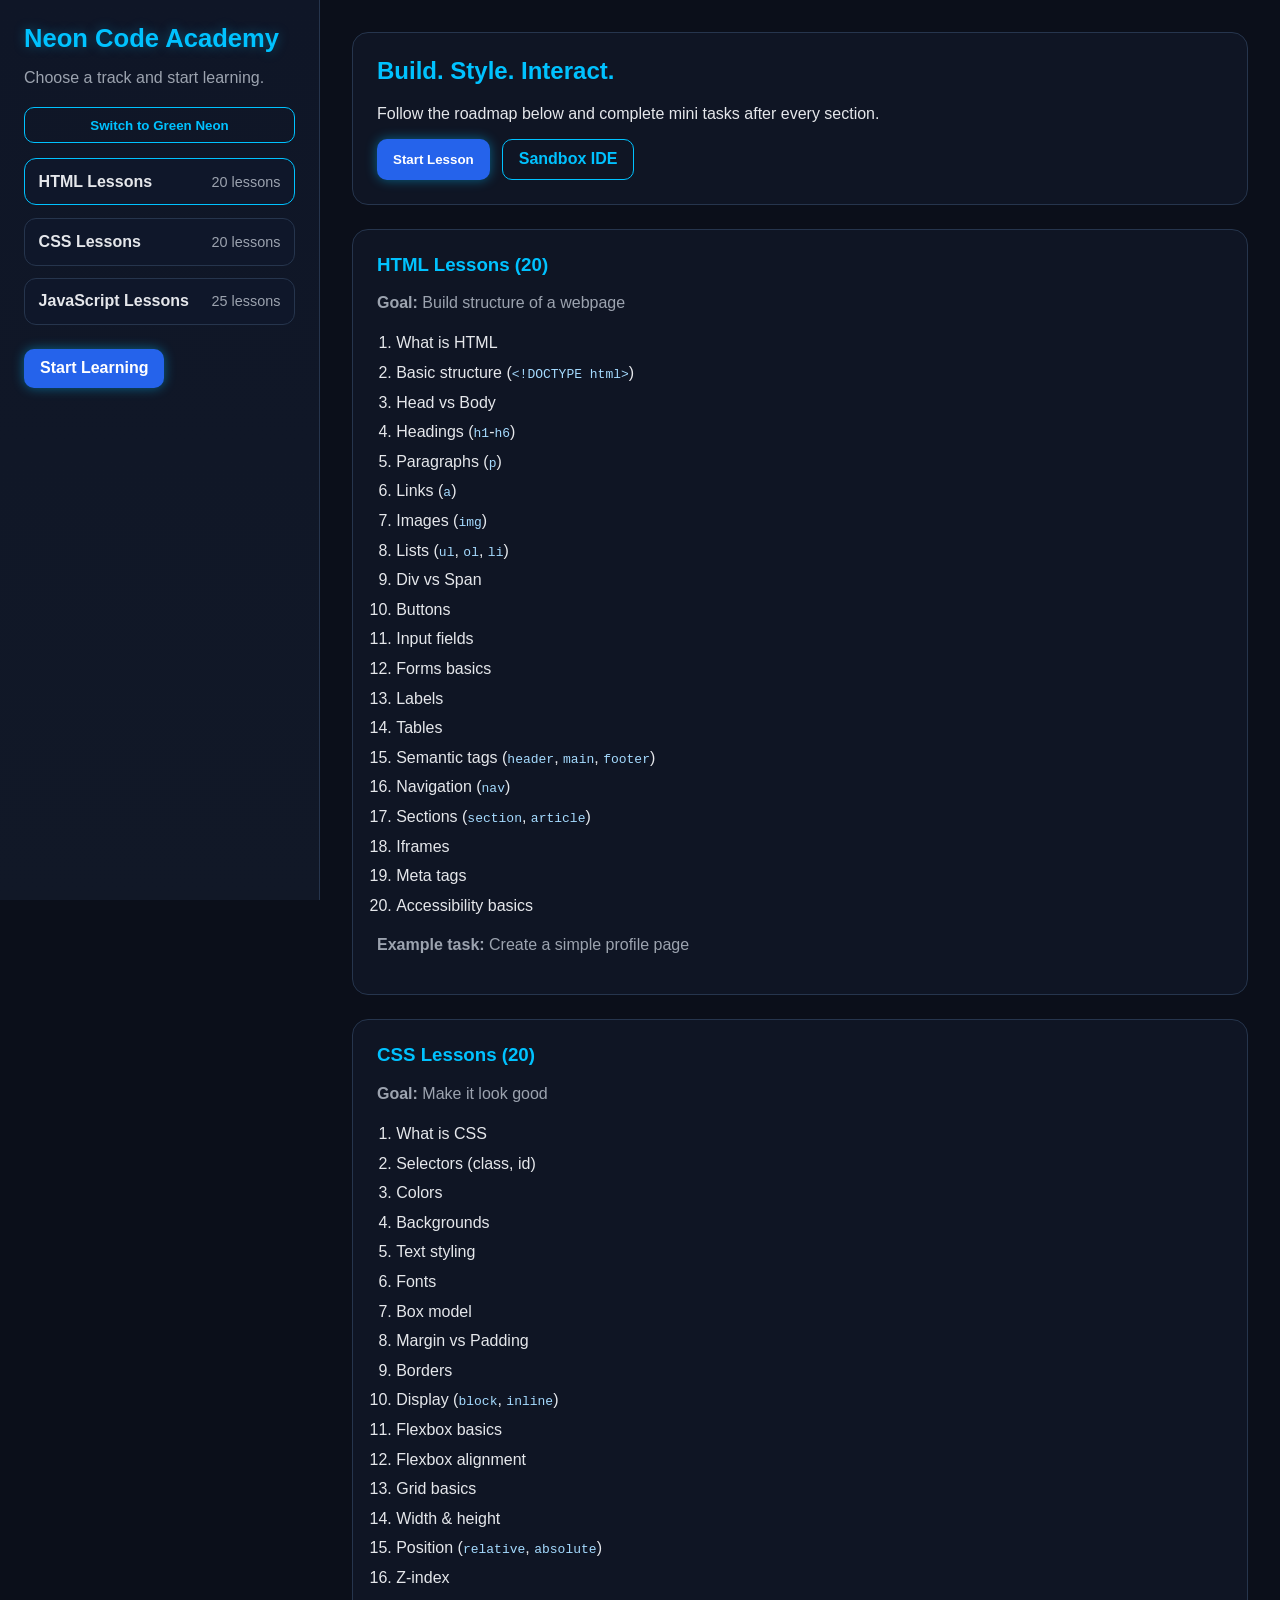
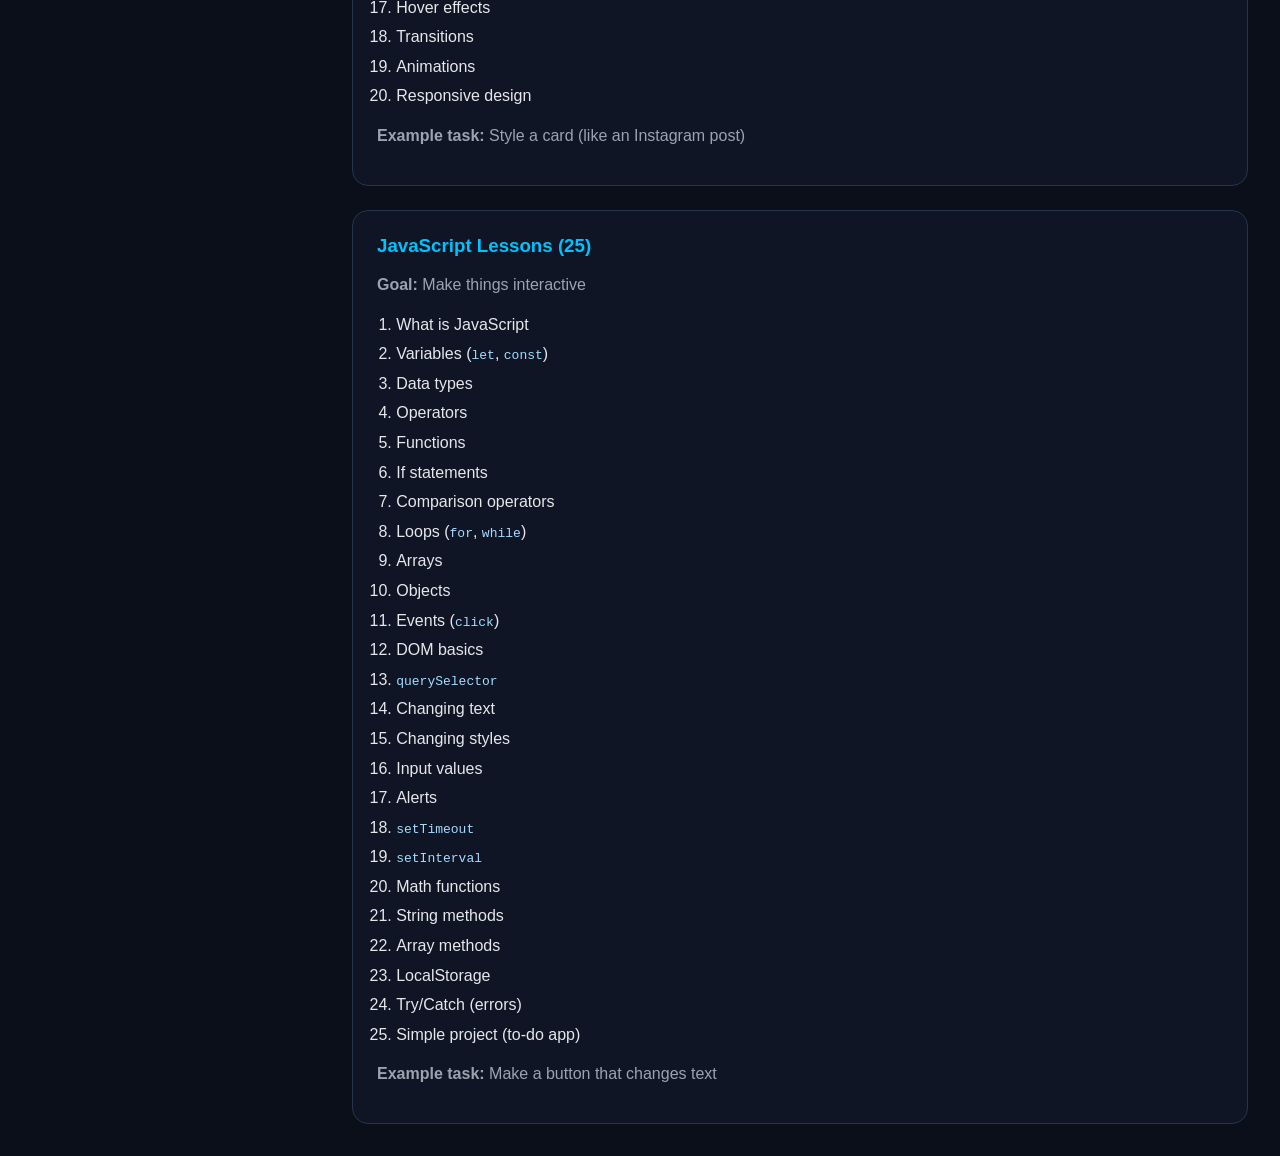
==== index.html @ 298e2a96 "Add files via upload" ====
<!doctype html>
<html lang="en">
  <head>
    <meta charset="UTF-8" />
    <meta name="viewport" content="width=device-width, initial-scale=1.0" />
    <meta
      name="description"
      content="A dark neon coding learning homepage with HTML, CSS, and JavaScript lessons."
    />
    <title>Neon Code Academy</title>
    <link rel="stylesheet" href="styles.css" />
    <script src="theme.js" defer></script>
    <script src="index.js" defer></script>
  </head>
  <body>
    <div class="app-layout">
      <aside class="sidebar">
        <h1 class="brand">Neon Code Academy</h1>
        <p class="sidebar-subtitle">Choose a track and start learning.</p>
        <button class="theme-toggle" type="button" data-theme-toggle>
          Switch to Green Neon
        </button>
        <nav class="track-list">
          <a class="track-card active" href="#" data-track="html">
            <span class="track-title">HTML Lessons</span>
            <span class="track-count">20 lessons</span>
          </a>
          <a class="track-card" href="#" data-track="css">
            <span class="track-title">CSS Lessons</span>
            <span class="track-count">20 lessons</span>
          </a>
          <a class="track-card" href="#" data-track="js">
            <span class="track-title">JavaScript Lessons</span>
            <span class="track-count">25 lessons</span>
          </a>
        </nav>
        <a
          class="primary-btn start-link"
          id="start-learning-link"
          href="learning.html?track=html"
          >Start Learning</a
        >
      </aside>

      <main class="content">
        <header class="hero">
          <h2>Build. Style. Interact.</h2>
          <p>
            Follow the roadmap below and complete mini tasks after every
            section.
          </p>
          <div class="hero-actions">
            <button class="primary-btn" type="button">Start Lesson</button>
            <a class="secondary-btn action-link" href="sandbox.html"
              >Sandbox IDE</a
            >
          </div>
        </header>

        <section id="html-lessons" class="lesson-section">
          <h3>HTML Lessons (20)</h3>
          <p class="goal">
            <strong>Goal:</strong> Build structure of a webpage
          </p>
          <ol>
            <li>What is HTML</li>
            <li>Basic structure (<code>&lt;!DOCTYPE html&gt;</code>)</li>
            <li>Head vs Body</li>
            <li>Headings (<code>h1</code>-<code>h6</code>)</li>
            <li>Paragraphs (<code>p</code>)</li>
            <li>Links (<code>a</code>)</li>
            <li>Images (<code>img</code>)</li>
            <li>Lists (<code>ul</code>, <code>ol</code>, <code>li</code>)</li>
            <li>Div vs Span</li>
            <li>Buttons</li>
            <li>Input fields</li>
            <li>Forms basics</li>
            <li>Labels</li>
            <li>Tables</li>
            <li>
              Semantic tags (<code>header</code>, <code>main</code>,
              <code>footer</code>)
            </li>
            <li>Navigation (<code>nav</code>)</li>
            <li>Sections (<code>section</code>, <code>article</code>)</li>
            <li>Iframes</li>
            <li>Meta tags</li>
            <li>Accessibility basics</li>
          </ol>
          <p class="task">
            <strong>Example task:</strong> Create a simple profile page
          </p>
        </section>

        <section id="css-lessons" class="lesson-section">
          <h3>CSS Lessons (20)</h3>
          <p class="goal"><strong>Goal:</strong> Make it look good</p>
          <ol>
            <li>What is CSS</li>
            <li>Selectors (class, id)</li>
            <li>Colors</li>
            <li>Backgrounds</li>
            <li>Text styling</li>
            <li>Fonts</li>
            <li>Box model</li>
            <li>Margin vs Padding</li>
            <li>Borders</li>
            <li>Display (<code>block</code>, <code>inline</code>)</li>
            <li>Flexbox basics</li>
            <li>Flexbox alignment</li>
            <li>Grid basics</li>
            <li>Width &amp; height</li>
            <li>Position (<code>relative</code>, <code>absolute</code>)</li>
            <li>Z-index</li>
            <li>Hover effects</li>
            <li>Transitions</li>
            <li>Animations</li>
            <li>Responsive design</li>
          </ol>
          <p class="task">
            <strong>Example task:</strong> Style a card (like an Instagram post)
          </p>
        </section>

        <section id="js-lessons" class="lesson-section">
          <h3>JavaScript Lessons (25)</h3>
          <p class="goal"><strong>Goal:</strong> Make things interactive</p>
          <ol>
            <li>What is JavaScript</li>
            <li>Variables (<code>let</code>, <code>const</code>)</li>
            <li>Data types</li>
            <li>Operators</li>
            <li>Functions</li>
            <li>If statements</li>
            <li>Comparison operators</li>
            <li>Loops (<code>for</code>, <code>while</code>)</li>
            <li>Arrays</li>
            <li>Objects</li>
            <li>Events (<code>click</code>)</li>
            <li>DOM basics</li>
            <li><code>querySelector</code></li>
            <li>Changing text</li>
            <li>Changing styles</li>
            <li>Input values</li>
            <li>Alerts</li>
            <li><code>setTimeout</code></li>
            <li><code>setInterval</code></li>
            <li>Math functions</li>
            <li>String methods</li>
            <li>Array methods</li>
            <li>LocalStorage</li>
            <li>Try/Catch (errors)</li>
            <li>Simple project (to-do app)</li>
          </ol>
          <p class="task">
            <strong>Example task:</strong> Make a button that changes text
          </p>
        </section>
      </main>
    </div>
  </body>
</html>
---- styles.css ----
:root {
  --bg-main: #0b0f1a;
  --bg-sidebar: #111827;
  --bg-card: #1f2937;
  --text-main: #e5e7eb;
  --text-muted: #9ca3af;
  --accent: #00c2ff;
  --accent-rgb: 0, 194, 255;
  --primary-btn: #2563eb;
  --primary-btn-hover: #3b82f6;
  --border: #26354d;
}

body.theme-green {
  --accent: #22ff88;
  --accent-rgb: 34, 255, 136;
  --primary-btn: #16a34a;
  --primary-btn-hover: #22c55e;
}

* {
  box-sizing: border-box;
}

html,
body {
  margin: 0;
  padding: 0;
  background: var(--bg-main);
  color: var(--text-main);
  font-family: Arial, Helvetica, sans-serif;
}

.app-layout {
  min-height: 100vh;
  display: grid;
  grid-template-columns: 320px 1fr;
}

.sidebar {
  background: linear-gradient(180deg, #0f1627 0%, var(--bg-sidebar) 100%);
  border-right: 1px solid var(--border);
  padding: 1.5rem;
  position: sticky;
  top: 0;
  height: 100vh;
  overflow-y: auto;
}

.brand {
  margin: 0;
  font-size: 1.6rem;
  color: var(--accent);
  text-shadow: 0 0 12px rgba(var(--accent-rgb), 0.35);
}

.sidebar-subtitle {
  color: var(--text-muted);
  margin-bottom: 1.25rem;
}

.track-list {
  display: grid;
  gap: 0.75rem;
  margin-bottom: 1.5rem;
}

.track-card {
  text-decoration: none;
  color: var(--text-main);
  border: 1px solid var(--border);
  background: #0f172a;
  border-radius: 12px;
  padding: 0.85rem;
  display: flex;
  justify-content: space-between;
  align-items: center;
  transition: border-color 0.2s ease, transform 0.2s ease;
}

.track-card:hover,
.track-card.active {
  border-color: var(--accent);
  transform: translateY(-1px);
}

.track-title {
  font-weight: bold;
}

.track-count {
  color: var(--text-muted);
  font-size: 0.9rem;
}

.content {
  padding: 2rem;
  display: grid;
  gap: 1.5rem;
}

.hero,
.lesson-section {
  background: rgba(17, 24, 39, 0.78);
  border: 1px solid var(--border);
  border-radius: 16px;
  padding: 1.5rem;
}

.hero h2 {
  margin-top: 0;
  color: var(--accent);
}

.hero-actions {
  display: flex;
  gap: 0.75rem;
  flex-wrap: wrap;
  margin-top: 1rem;
}

.primary-btn,
.secondary-btn {
  border: 0;
  border-radius: 10px;
  padding: 0.65rem 1rem;
  font-weight: 700;
  cursor: pointer;
}

.primary-btn {
  background: var(--primary-btn);
  color: #ffffff;
  box-shadow: 0 0 12px rgba(var(--accent-rgb), 0.45);
  transition: background 0.2s ease, transform 0.2s ease;
}

.primary-btn:hover {
  background: var(--primary-btn-hover);
  transform: translateY(-1px);
}

.start-link {
  display: inline-block;
  text-align: center;
  text-decoration: none;
}

.secondary-btn {
  background: transparent;
  color: var(--accent);
  border: 1px solid var(--accent);
}

.action-link {
  text-decoration: none;
  display: inline-block;
}

.lesson-section h3 {
  margin-top: 0;
  color: var(--accent);
}

.goal,
.task {
  color: var(--text-muted);
}

ol {
  padding-left: 1.2rem;
  line-height: 1.85;
}

code {
  color: #a5dbff;
}

body.theme-green code {
  color: #9dffd1;
}

.theme-toggle {
  margin-bottom: 1rem;
  width: 100%;
  border: 1px solid var(--accent);
  background: transparent;
  color: var(--accent);
  border-radius: 10px;
  padding: 0.6rem 0.8rem;
  cursor: pointer;
  font-weight: 700;
}

.theme-toggle:hover {
  box-shadow: 0 0 10px rgba(var(--accent-rgb), 0.35);
}

@media (max-width: 980px) {
  .app-layout {
    grid-template-columns: 1fr;
  }

  .sidebar {
    position: static;
    height: auto;
    border-right: 0;
    border-bottom: 1px solid var(--border);
  }
}
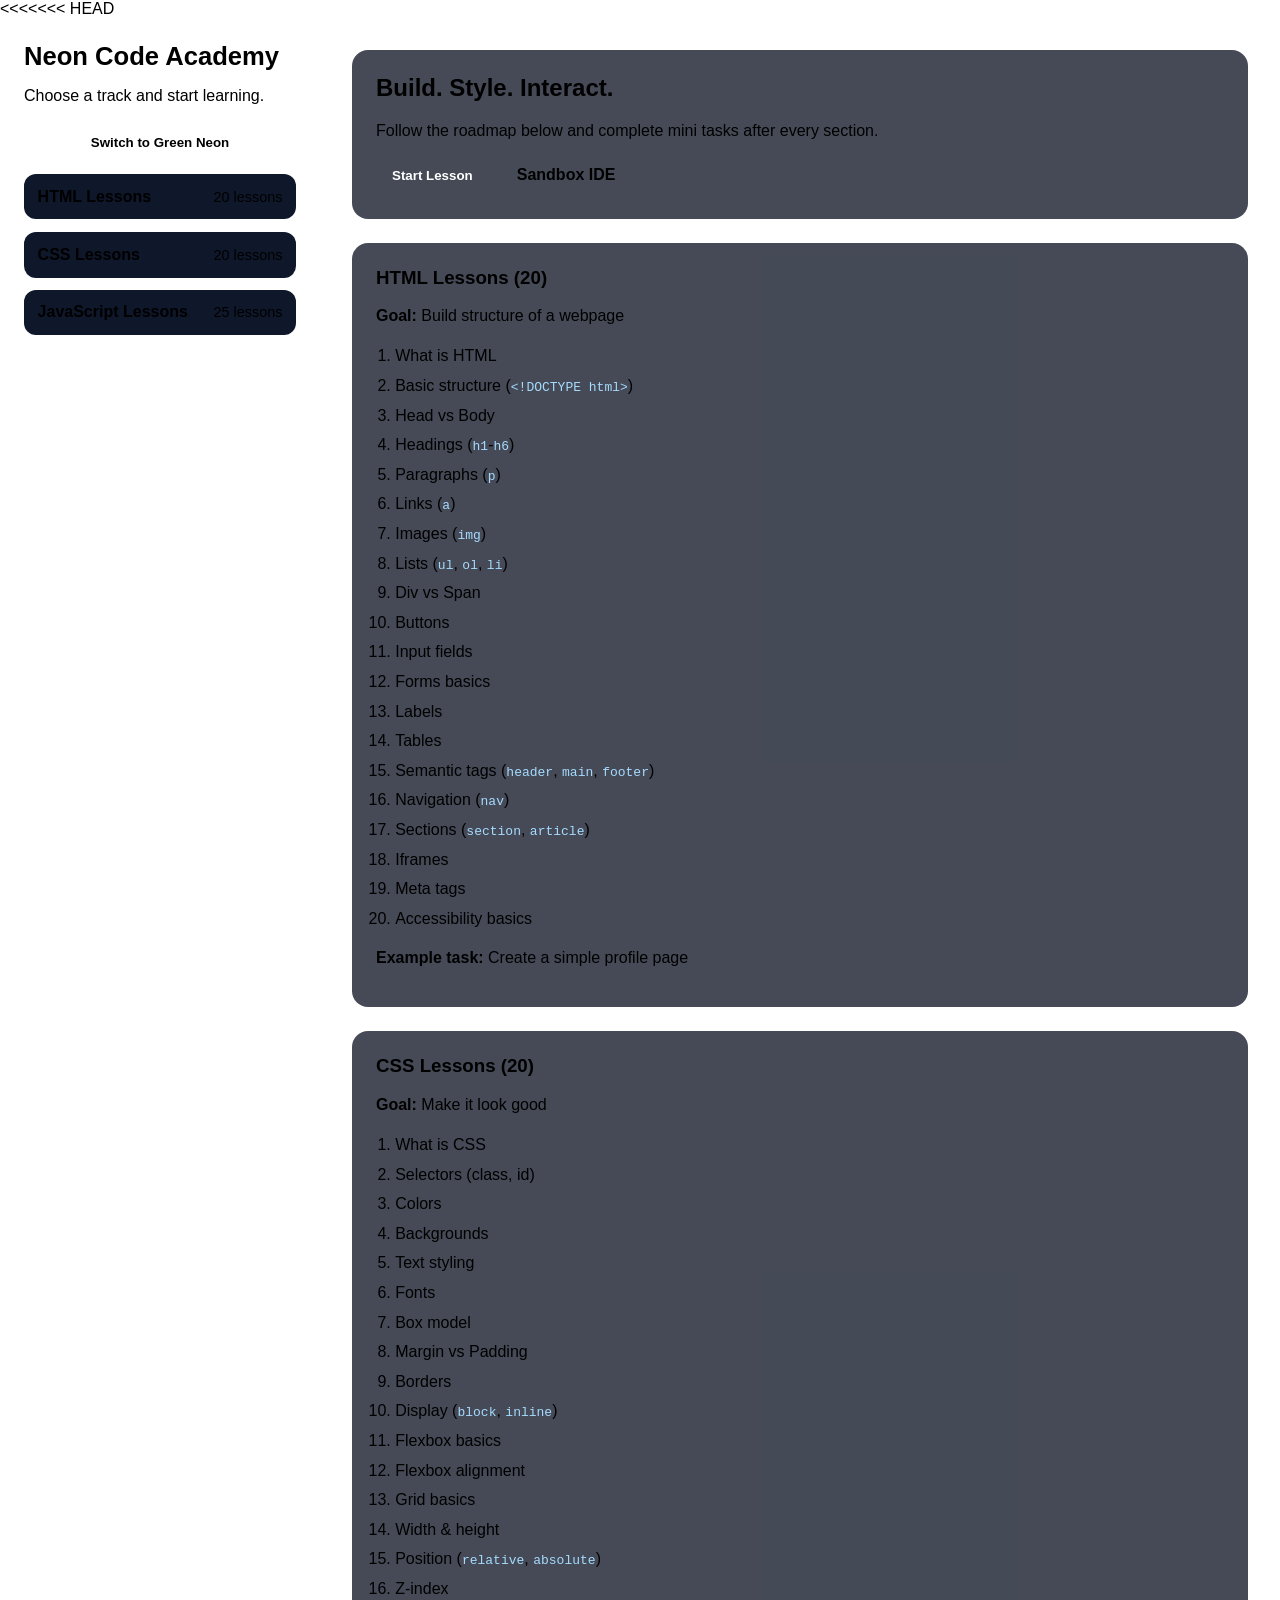
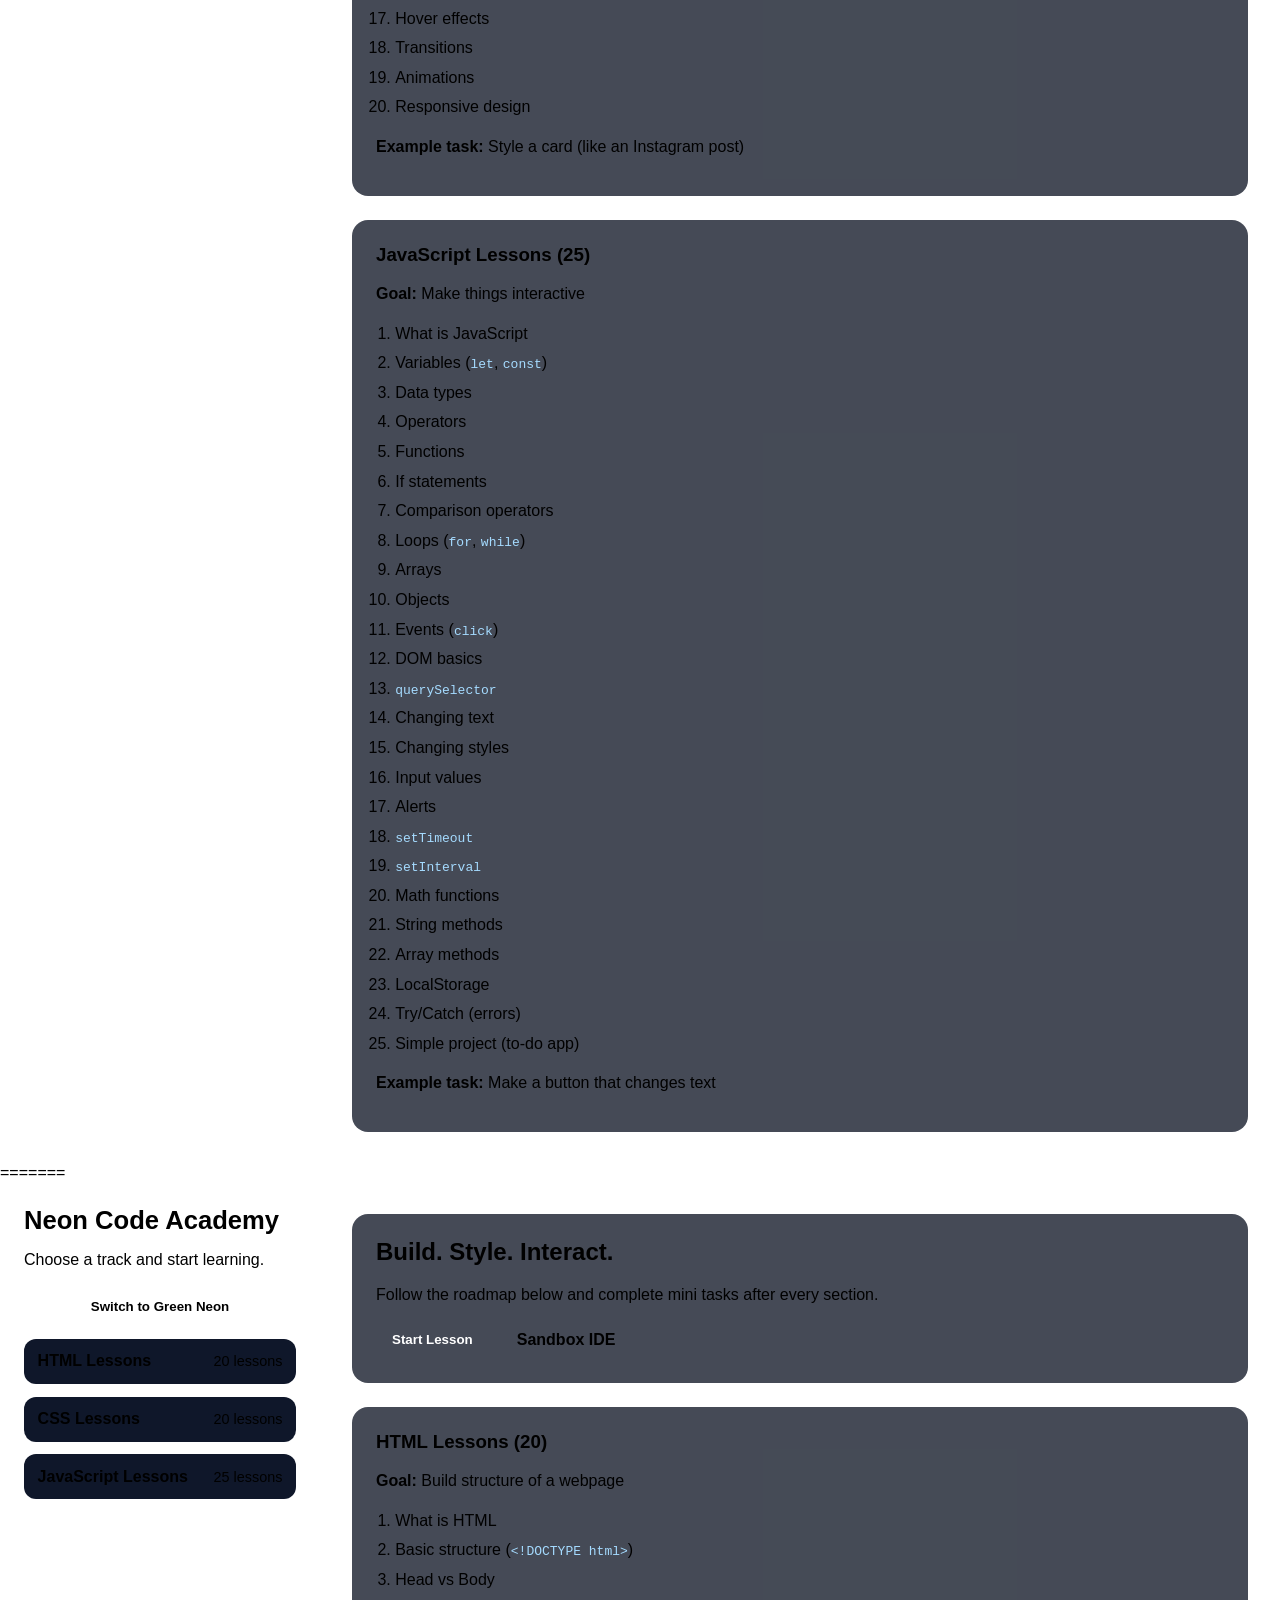
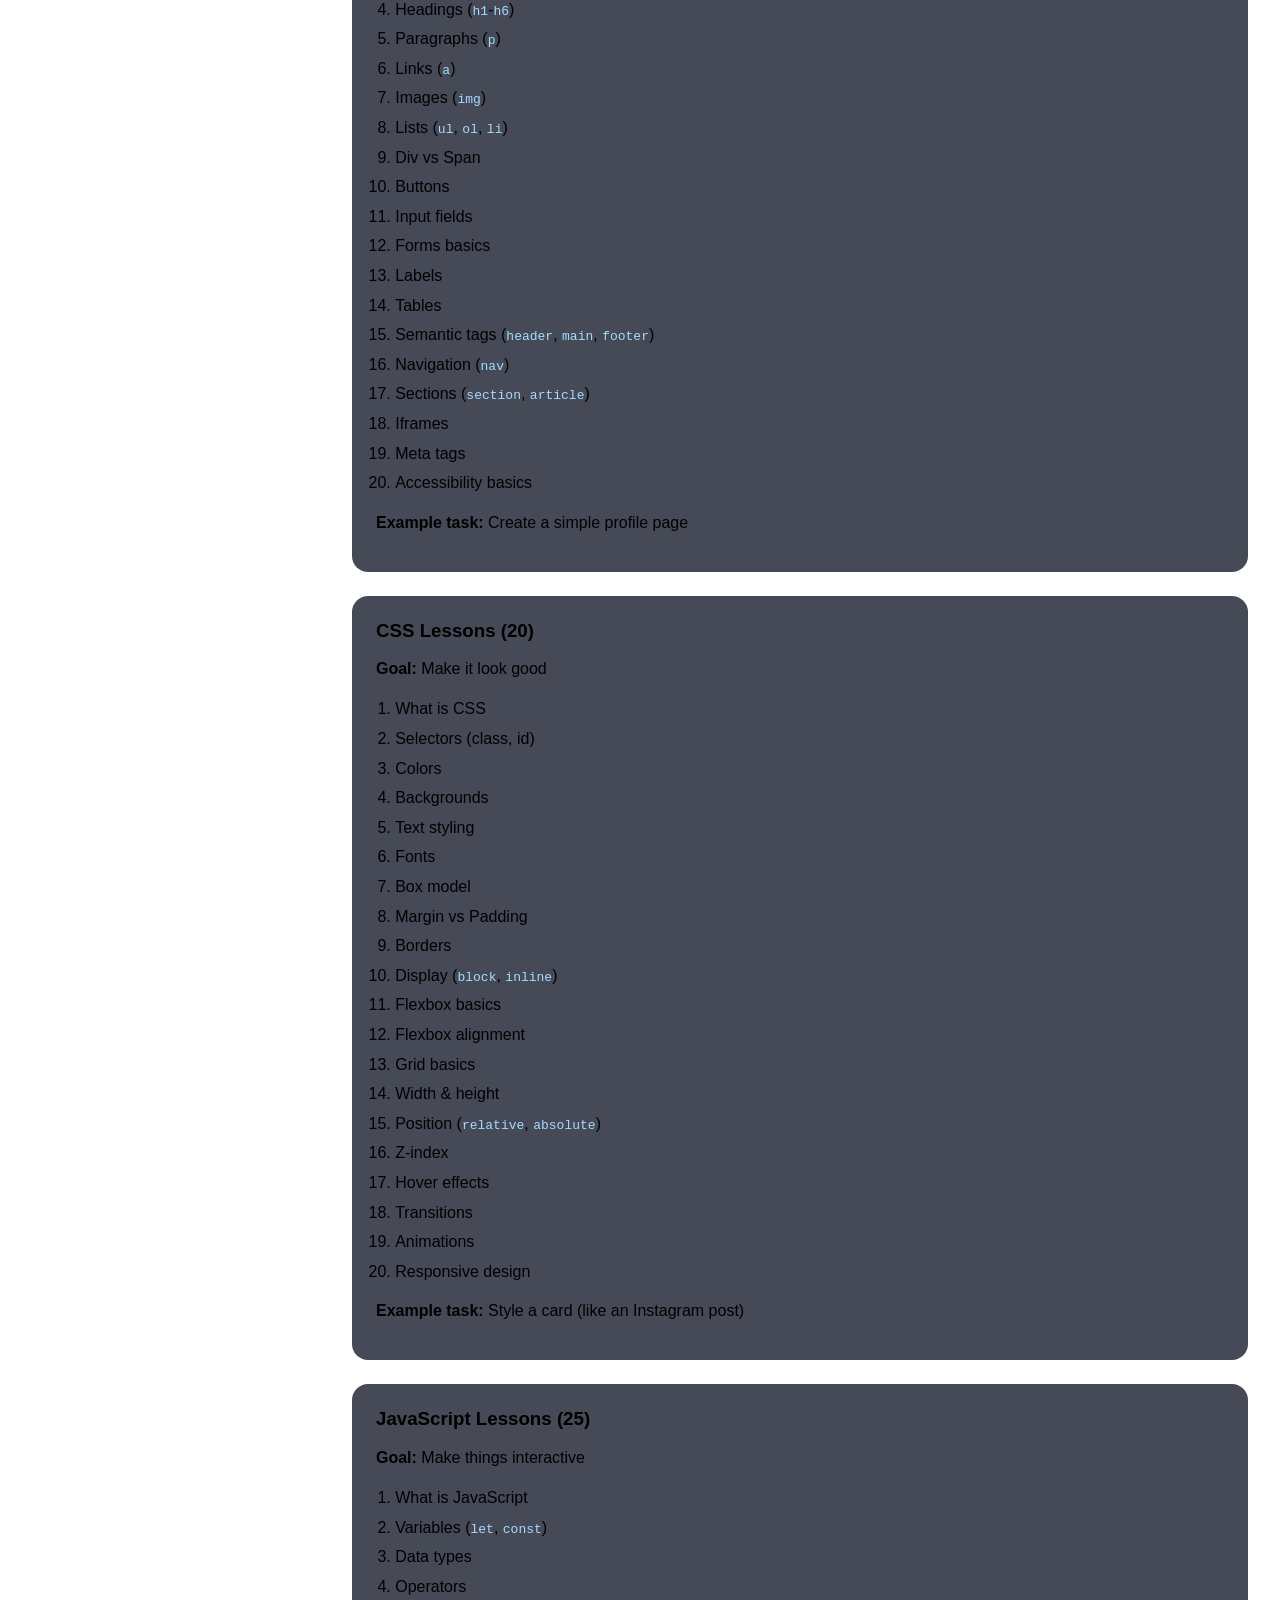
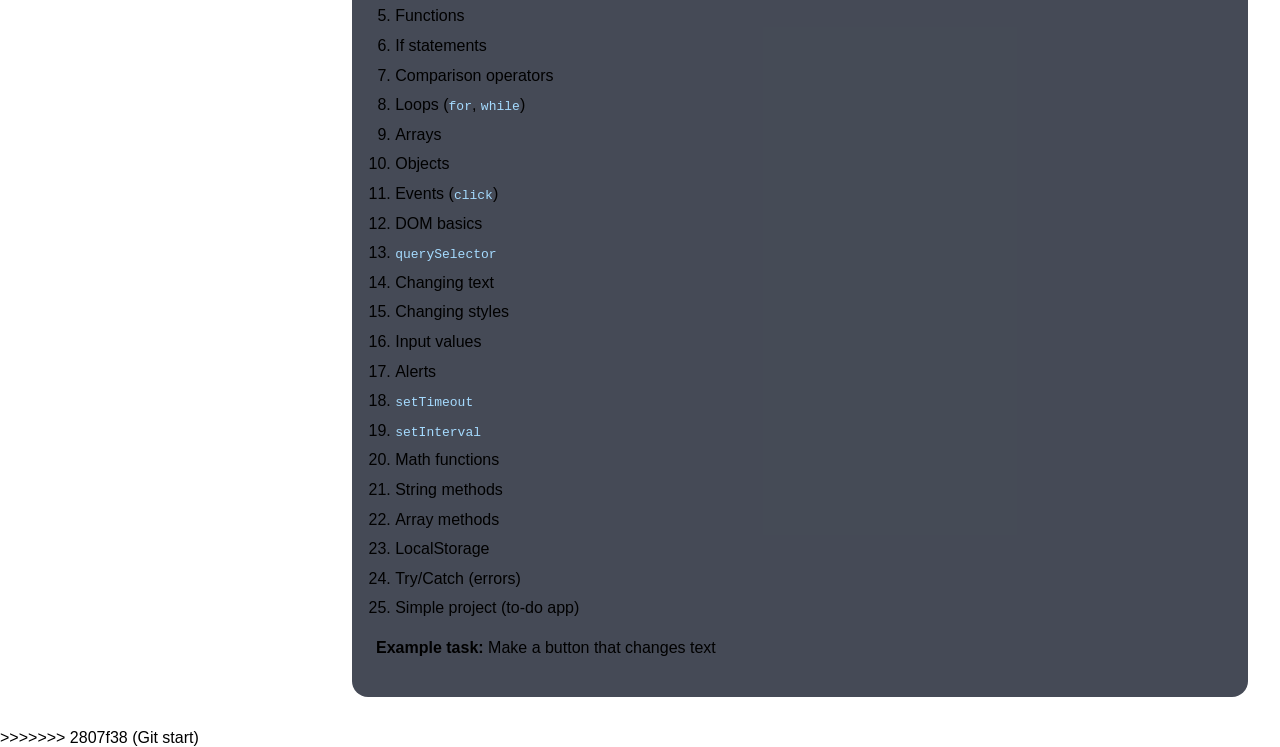
==== commit f1bb3766: "Git start" ====
--- a/index.html
+++ b/index.html
@@ -1,3 +1,4 @@
+<<<<<<< HEAD
 <!doctype html>
 <html lang="en">
   <head>
@@ -160,3 +161,167 @@
     </div>
   </body>
 </html>
+=======
+<!doctype html>
+<html lang="en">
+  <head>
+    <meta charset="UTF-8" />
+    <meta name="viewport" content="width=device-width, initial-scale=1.0" />
+    <meta
+      name="description"
+      content="A dark neon coding learning homepage with HTML, CSS, and JavaScript lessons."
+    />
+    <title>Neon Code Academy</title>
+    <link rel="stylesheet" href="styles.css" />
+    <script src="theme.js" defer></script>
+    <script src="index.js" defer></script>
+  </head>
+  <body>
+    <div class="app-layout">
+      <aside class="sidebar">
+        <h1 class="brand">Neon Code Academy</h1>
+        <p class="sidebar-subtitle">Choose a track and start learning.</p>
+        <button class="theme-toggle" type="button" data-theme-toggle>
+          Switch to Green Neon
+        </button>
+        <nav class="track-list">
+          <a class="track-card active" href="#" data-track="html">
+            <span class="track-title">HTML Lessons</span>
+            <span class="track-count">20 lessons</span>
+          </a>
+          <a class="track-card" href="#" data-track="css">
+            <span class="track-title">CSS Lessons</span>
+            <span class="track-count">20 lessons</span>
+          </a>
+          <a class="track-card" href="#" data-track="js">
+            <span class="track-title">JavaScript Lessons</span>
+            <span class="track-count">25 lessons</span>
+          </a>
+        </nav>
+        <a
+          class="primary-btn start-link"
+          id="start-learning-link"
+          href="learning.html?track=html"
+          >Start Learning</a
+        >
+      </aside>
+
+      <main class="content">
+        <header class="hero">
+          <h2>Build. Style. Interact.</h2>
+          <p>
+            Follow the roadmap below and complete mini tasks after every
+            section.
+          </p>
+          <div class="hero-actions">
+            <button class="primary-btn" type="button">Start Lesson</button>
+            <a class="secondary-btn action-link" href="sandbox.html"
+              >Sandbox IDE</a
+            >
+          </div>
+        </header>
+
+        <section id="html-lessons" class="lesson-section">
+          <h3>HTML Lessons (20)</h3>
+          <p class="goal">
+            <strong>Goal:</strong> Build structure of a webpage
+          </p>
+          <ol>
+            <li>What is HTML</li>
+            <li>Basic structure (<code>&lt;!DOCTYPE html&gt;</code>)</li>
+            <li>Head vs Body</li>
+            <li>Headings (<code>h1</code>-<code>h6</code>)</li>
+            <li>Paragraphs (<code>p</code>)</li>
+            <li>Links (<code>a</code>)</li>
+            <li>Images (<code>img</code>)</li>
+            <li>Lists (<code>ul</code>, <code>ol</code>, <code>li</code>)</li>
+            <li>Div vs Span</li>
+            <li>Buttons</li>
+            <li>Input fields</li>
+            <li>Forms basics</li>
+            <li>Labels</li>
+            <li>Tables</li>
+            <li>
+              Semantic tags (<code>header</code>, <code>main</code>,
+              <code>footer</code>)
+            </li>
+            <li>Navigation (<code>nav</code>)</li>
+            <li>Sections (<code>section</code>, <code>article</code>)</li>
+            <li>Iframes</li>
+            <li>Meta tags</li>
+            <li>Accessibility basics</li>
+          </ol>
+          <p class="task">
+            <strong>Example task:</strong> Create a simple profile page
+          </p>
+        </section>
+
+        <section id="css-lessons" class="lesson-section">
+          <h3>CSS Lessons (20)</h3>
+          <p class="goal"><strong>Goal:</strong> Make it look good</p>
+          <ol>
+            <li>What is CSS</li>
+            <li>Selectors (class, id)</li>
+            <li>Colors</li>
+            <li>Backgrounds</li>
+            <li>Text styling</li>
+            <li>Fonts</li>
+            <li>Box model</li>
+            <li>Margin vs Padding</li>
+            <li>Borders</li>
+            <li>Display (<code>block</code>, <code>inline</code>)</li>
+            <li>Flexbox basics</li>
+            <li>Flexbox alignment</li>
+            <li>Grid basics</li>
+            <li>Width &amp; height</li>
+            <li>Position (<code>relative</code>, <code>absolute</code>)</li>
+            <li>Z-index</li>
+            <li>Hover effects</li>
+            <li>Transitions</li>
+            <li>Animations</li>
+            <li>Responsive design</li>
+          </ol>
+          <p class="task">
+            <strong>Example task:</strong> Style a card (like an Instagram post)
+          </p>
+        </section>
+
+        <section id="js-lessons" class="lesson-section">
+          <h3>JavaScript Lessons (25)</h3>
+          <p class="goal"><strong>Goal:</strong> Make things interactive</p>
+          <ol>
+            <li>What is JavaScript</li>
+            <li>Variables (<code>let</code>, <code>const</code>)</li>
+            <li>Data types</li>
+            <li>Operators</li>
+            <li>Functions</li>
+            <li>If statements</li>
+            <li>Comparison operators</li>
+            <li>Loops (<code>for</code>, <code>while</code>)</li>
+            <li>Arrays</li>
+            <li>Objects</li>
+            <li>Events (<code>click</code>)</li>
+            <li>DOM basics</li>
+            <li><code>querySelector</code></li>
+            <li>Changing text</li>
+            <li>Changing styles</li>
+            <li>Input values</li>
+            <li>Alerts</li>
+            <li><code>setTimeout</code></li>
+            <li><code>setInterval</code></li>
+            <li>Math functions</li>
+            <li>String methods</li>
+            <li>Array methods</li>
+            <li>LocalStorage</li>
+            <li>Try/Catch (errors)</li>
+            <li>Simple project (to-do app)</li>
+          </ol>
+          <p class="task">
+            <strong>Example task:</strong> Make a button that changes text
+          </p>
+        </section>
+      </main>
+    </div>
+  </body>
+</html>
+>>>>>>> 2807f38 (Git start)
--- a/styles.css
+++ b/styles.css
@@ -1,3 +1,4 @@
+<<<<<<< HEAD
 :root {
   --bg-main: #0b0f1a;
   --bg-sidebar: #111827;
@@ -208,3 +209,215 @@
     border-bottom: 1px solid var(--border);
   }
 }
+=======
+:root {
+  --bg-main: #0b0f1a;
+  --bg-sidebar: #111827;
+  --bg-card: #1f2937;
+  --text-main: #e5e7eb;
+  --text-muted: #9ca3af;
+  --accent: #00c2ff;
+  --accent-rgb: 0, 194, 255;
+  --primary-btn: #2563eb;
+  --primary-btn-hover: #3b82f6;
+  --border: #26354d;
+}
+
+body.theme-green {
+  --accent: #22ff88;
+  --accent-rgb: 34, 255, 136;
+  --primary-btn: #16a34a;
+  --primary-btn-hover: #22c55e;
+}
+
+* {
+  box-sizing: border-box;
+}
+
+html,
+body {
+  margin: 0;
+  padding: 0;
+  background: var(--bg-main);
+  color: var(--text-main);
+  font-family: Arial, Helvetica, sans-serif;
+}
+
+.app-layout {
+  min-height: 100vh;
+  display: grid;
+  grid-template-columns: 320px 1fr;
+}
+
+.sidebar {
+  background: linear-gradient(180deg, #0f1627 0%, var(--bg-sidebar) 100%);
+  border-right: 1px solid var(--border);
+  padding: 1.5rem;
+  position: sticky;
+  top: 0;
+  height: 100vh;
+  overflow-y: auto;
+}
+
+.brand {
+  margin: 0;
+  font-size: 1.6rem;
+  color: var(--accent);
+  text-shadow: 0 0 12px rgba(var(--accent-rgb), 0.35);
+}
+
+.sidebar-subtitle {
+  color: var(--text-muted);
+  margin-bottom: 1.25rem;
+}
+
+.track-list {
+  display: grid;
+  gap: 0.75rem;
+  margin-bottom: 1.5rem;
+}
+
+.track-card {
+  text-decoration: none;
+  color: var(--text-main);
+  border: 1px solid var(--border);
+  background: #0f172a;
+  border-radius: 12px;
+  padding: 0.85rem;
+  display: flex;
+  justify-content: space-between;
+  align-items: center;
+  transition: border-color 0.2s ease, transform 0.2s ease;
+}
+
+.track-card:hover,
+.track-card.active {
+  border-color: var(--accent);
+  transform: translateY(-1px);
+}
+
+.track-title {
+  font-weight: bold;
+}
+
+.track-count {
+  color: var(--text-muted);
+  font-size: 0.9rem;
+}
+
+.content {
+  padding: 2rem;
+  display: grid;
+  gap: 1.5rem;
+}
+
+.hero,
+.lesson-section {
+  background: rgba(17, 24, 39, 0.78);
+  border: 1px solid var(--border);
+  border-radius: 16px;
+  padding: 1.5rem;
+}
+
+.hero h2 {
+  margin-top: 0;
+  color: var(--accent);
+}
+
+.hero-actions {
+  display: flex;
+  gap: 0.75rem;
+  flex-wrap: wrap;
+  margin-top: 1rem;
+}
+
+.primary-btn,
+.secondary-btn {
+  border: 0;
+  border-radius: 10px;
+  padding: 0.65rem 1rem;
+  font-weight: 700;
+  cursor: pointer;
+}
+
+.primary-btn {
+  background: var(--primary-btn);
+  color: #ffffff;
+  box-shadow: 0 0 12px rgba(var(--accent-rgb), 0.45);
+  transition: background 0.2s ease, transform 0.2s ease;
+}
+
+.primary-btn:hover {
+  background: var(--primary-btn-hover);
+  transform: translateY(-1px);
+}
+
+.start-link {
+  display: inline-block;
+  text-align: center;
+  text-decoration: none;
+}
+
+.secondary-btn {
+  background: transparent;
+  color: var(--accent);
+  border: 1px solid var(--accent);
+}
+
+.action-link {
+  text-decoration: none;
+  display: inline-block;
+}
+
+.lesson-section h3 {
+  margin-top: 0;
+  color: var(--accent);
+}
+
+.goal,
+.task {
+  color: var(--text-muted);
+}
+
+ol {
+  padding-left: 1.2rem;
+  line-height: 1.85;
+}
+
+code {
+  color: #a5dbff;
+}
+
+body.theme-green code {
+  color: #9dffd1;
+}
+
+.theme-toggle {
+  margin-bottom: 1rem;
+  width: 100%;
+  border: 1px solid var(--accent);
+  background: transparent;
+  color: var(--accent);
+  border-radius: 10px;
+  padding: 0.6rem 0.8rem;
+  cursor: pointer;
+  font-weight: 700;
+}
+
+.theme-toggle:hover {
+  box-shadow: 0 0 10px rgba(var(--accent-rgb), 0.35);
+}
+
+@media (max-width: 980px) {
+  .app-layout {
+    grid-template-columns: 1fr;
+  }
+
+  .sidebar {
+    position: static;
+    height: auto;
+    border-right: 0;
+    border-bottom: 1px solid var(--border);
+  }
+}
+>>>>>>> 2807f38 (Git start)
--- a/styles.css
+++ b/styles.css
@@ -1,3 +1,4 @@
+<<<<<<< HEAD
 :root {
   --bg-main: #0b0f1a;
   --bg-sidebar: #111827;
@@ -208,3 +209,215 @@
     border-bottom: 1px solid var(--border);
   }
 }
+=======
+:root {
+  --bg-main: #0b0f1a;
+  --bg-sidebar: #111827;
+  --bg-card: #1f2937;
+  --text-main: #e5e7eb;
+  --text-muted: #9ca3af;
+  --accent: #00c2ff;
+  --accent-rgb: 0, 194, 255;
+  --primary-btn: #2563eb;
+  --primary-btn-hover: #3b82f6;
+  --border: #26354d;
+}
+
+body.theme-green {
+  --accent: #22ff88;
+  --accent-rgb: 34, 255, 136;
+  --primary-btn: #16a34a;
+  --primary-btn-hover: #22c55e;
+}
+
+* {
+  box-sizing: border-box;
+}
+
+html,
+body {
+  margin: 0;
+  padding: 0;
+  background: var(--bg-main);
+  color: var(--text-main);
+  font-family: Arial, Helvetica, sans-serif;
+}
+
+.app-layout {
+  min-height: 100vh;
+  display: grid;
+  grid-template-columns: 320px 1fr;
+}
+
+.sidebar {
+  background: linear-gradient(180deg, #0f1627 0%, var(--bg-sidebar) 100%);
+  border-right: 1px solid var(--border);
+  padding: 1.5rem;
+  position: sticky;
+  top: 0;
+  height: 100vh;
+  overflow-y: auto;
+}
+
+.brand {
+  margin: 0;
+  font-size: 1.6rem;
+  color: var(--accent);
+  text-shadow: 0 0 12px rgba(var(--accent-rgb), 0.35);
+}
+
+.sidebar-subtitle {
+  color: var(--text-muted);
+  margin-bottom: 1.25rem;
+}
+
+.track-list {
+  display: grid;
+  gap: 0.75rem;
+  margin-bottom: 1.5rem;
+}
+
+.track-card {
+  text-decoration: none;
+  color: var(--text-main);
+  border: 1px solid var(--border);
+  background: #0f172a;
+  border-radius: 12px;
+  padding: 0.85rem;
+  display: flex;
+  justify-content: space-between;
+  align-items: center;
+  transition: border-color 0.2s ease, transform 0.2s ease;
+}
+
+.track-card:hover,
+.track-card.active {
+  border-color: var(--accent);
+  transform: translateY(-1px);
+}
+
+.track-title {
+  font-weight: bold;
+}
+
+.track-count {
+  color: var(--text-muted);
+  font-size: 0.9rem;
+}
+
+.content {
+  padding: 2rem;
+  display: grid;
+  gap: 1.5rem;
+}
+
+.hero,
+.lesson-section {
+  background: rgba(17, 24, 39, 0.78);
+  border: 1px solid var(--border);
+  border-radius: 16px;
+  padding: 1.5rem;
+}
+
+.hero h2 {
+  margin-top: 0;
+  color: var(--accent);
+}
+
+.hero-actions {
+  display: flex;
+  gap: 0.75rem;
+  flex-wrap: wrap;
+  margin-top: 1rem;
+}
+
+.primary-btn,
+.secondary-btn {
+  border: 0;
+  border-radius: 10px;
+  padding: 0.65rem 1rem;
+  font-weight: 700;
+  cursor: pointer;
+}
+
+.primary-btn {
+  background: var(--primary-btn);
+  color: #ffffff;
+  box-shadow: 0 0 12px rgba(var(--accent-rgb), 0.45);
+  transition: background 0.2s ease, transform 0.2s ease;
+}
+
+.primary-btn:hover {
+  background: var(--primary-btn-hover);
+  transform: translateY(-1px);
+}
+
+.start-link {
+  display: inline-block;
+  text-align: center;
+  text-decoration: none;
+}
+
+.secondary-btn {
+  background: transparent;
+  color: var(--accent);
+  border: 1px solid var(--accent);
+}
+
+.action-link {
+  text-decoration: none;
+  display: inline-block;
+}
+
+.lesson-section h3 {
+  margin-top: 0;
+  color: var(--accent);
+}
+
+.goal,
+.task {
+  color: var(--text-muted);
+}
+
+ol {
+  padding-left: 1.2rem;
+  line-height: 1.85;
+}
+
+code {
+  color: #a5dbff;
+}
+
+body.theme-green code {
+  color: #9dffd1;
+}
+
+.theme-toggle {
+  margin-bottom: 1rem;
+  width: 100%;
+  border: 1px solid var(--accent);
+  background: transparent;
+  color: var(--accent);
+  border-radius: 10px;
+  padding: 0.6rem 0.8rem;
+  cursor: pointer;
+  font-weight: 700;
+}
+
+.theme-toggle:hover {
+  box-shadow: 0 0 10px rgba(var(--accent-rgb), 0.35);
+}
+
+@media (max-width: 980px) {
+  .app-layout {
+    grid-template-columns: 1fr;
+  }
+
+  .sidebar {
+    position: static;
+    height: auto;
+    border-right: 0;
+    border-bottom: 1px solid var(--border);
+  }
+}
+>>>>>>> 2807f38 (Git start)
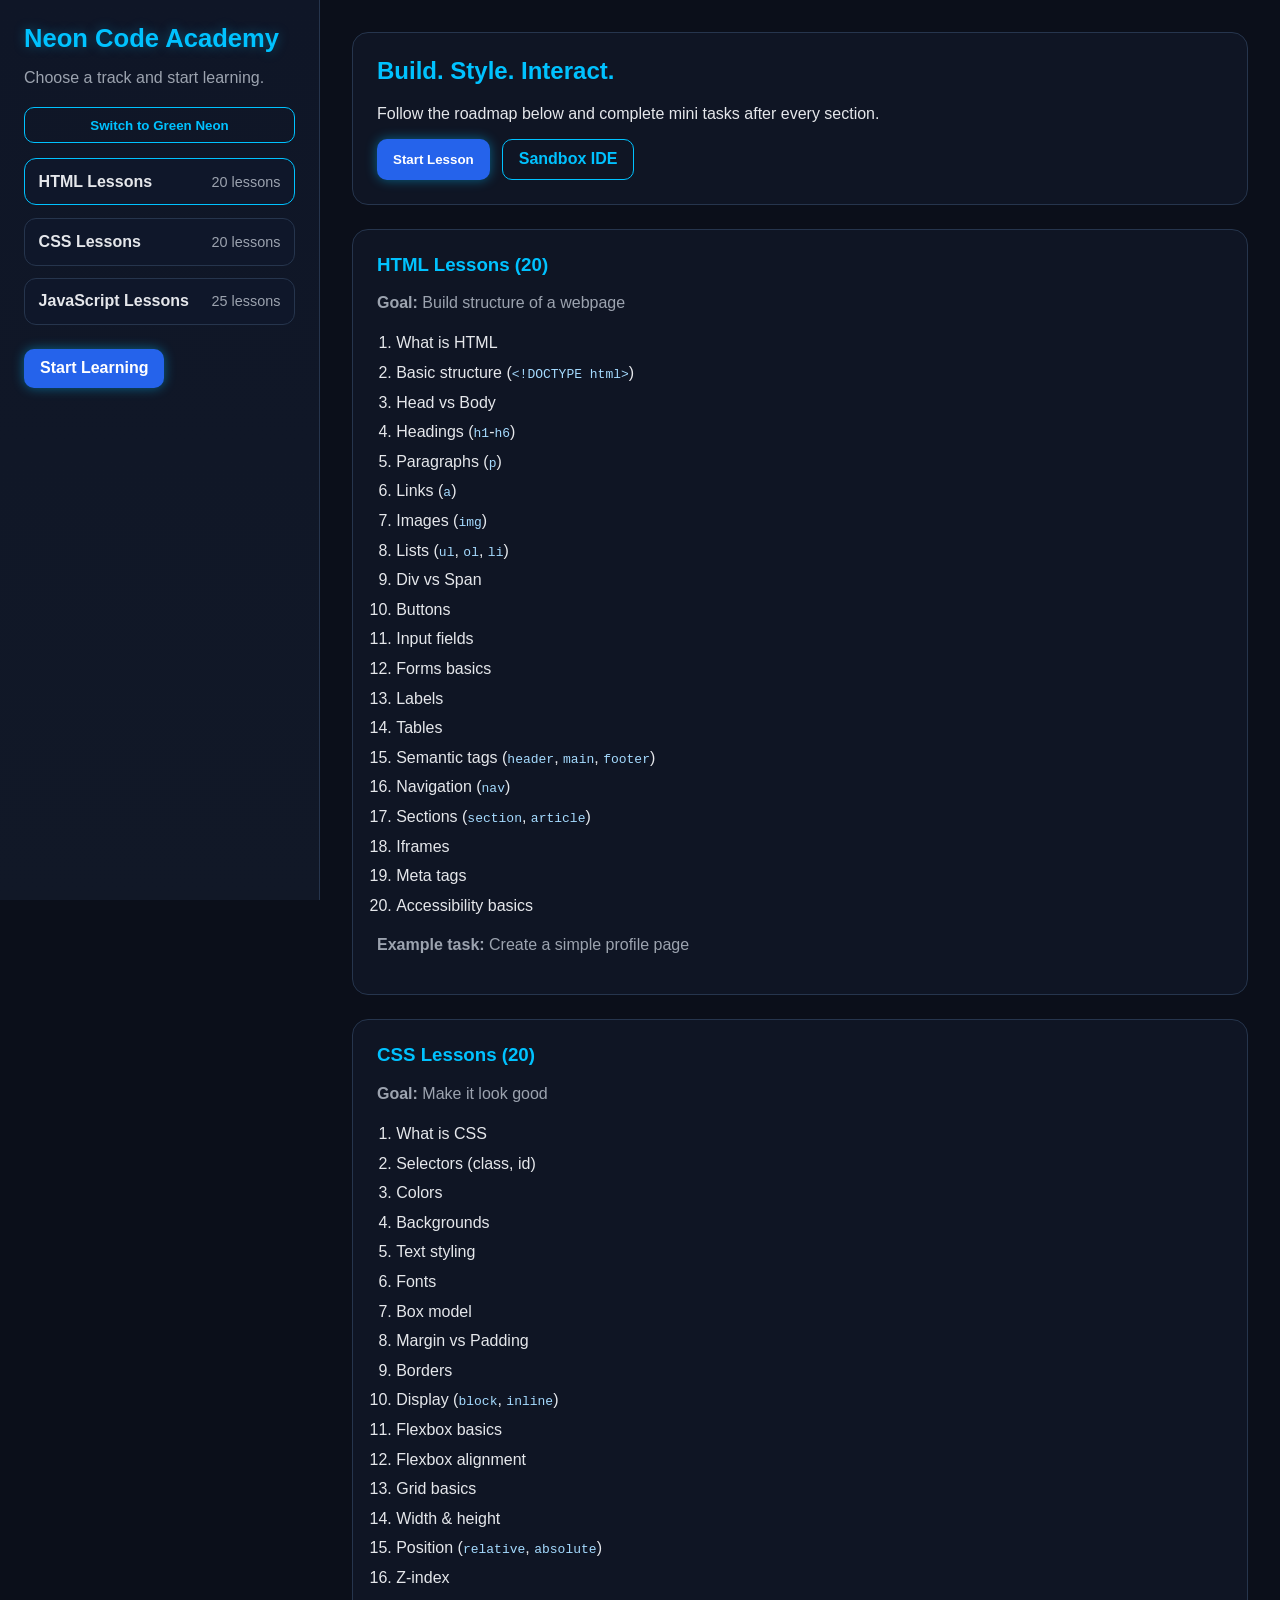
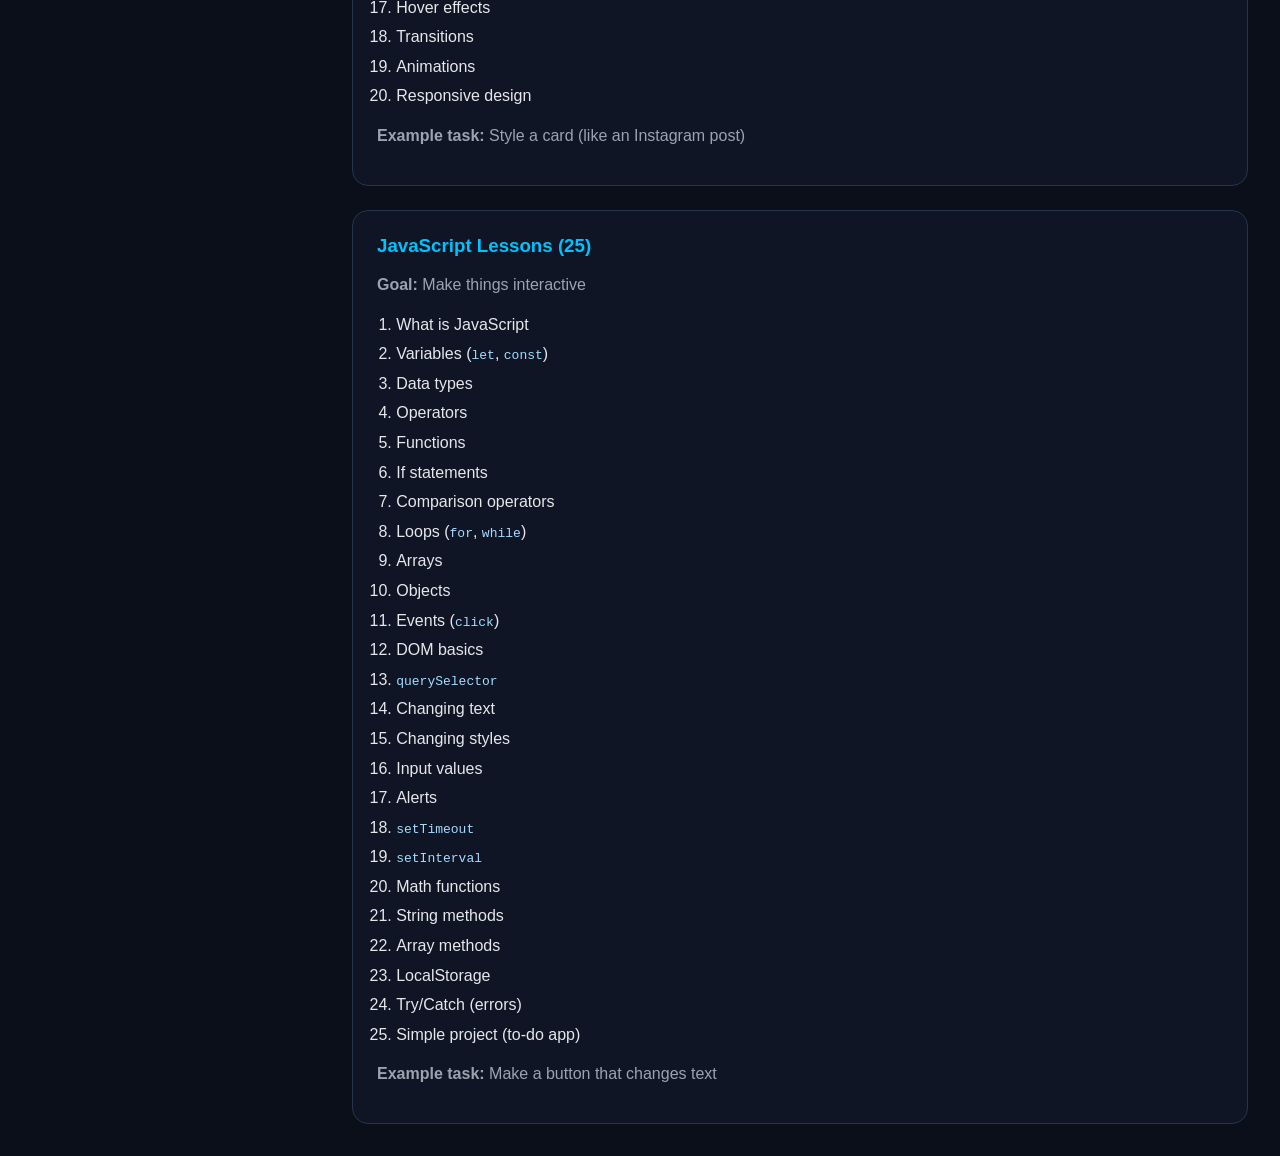
==== commit 2807f385: "Git start" ====
--- a/index.html
+++ b/index.html
@@ -1,167 +1,3 @@
-<<<<<<< HEAD
-<!doctype html>
-<html lang="en">
-  <head>
-    <meta charset="UTF-8" />
-    <meta name="viewport" content="width=device-width, initial-scale=1.0" />
-    <meta
-      name="description"
-      content="A dark neon coding learning homepage with HTML, CSS, and JavaScript lessons."
-    />
-    <title>Neon Code Academy</title>
-    <link rel="stylesheet" href="styles.css" />
-    <script src="theme.js" defer></script>
-    <script src="index.js" defer></script>
-  </head>
-  <body>
-    <div class="app-layout">
-      <aside class="sidebar">
-        <h1 class="brand">Neon Code Academy</h1>
-        <p class="sidebar-subtitle">Choose a track and start learning.</p>
-        <button class="theme-toggle" type="button" data-theme-toggle>
-          Switch to Green Neon
-        </button>
-        <nav class="track-list">
-          <a class="track-card active" href="#" data-track="html">
-            <span class="track-title">HTML Lessons</span>
-            <span class="track-count">20 lessons</span>
-          </a>
-          <a class="track-card" href="#" data-track="css">
-            <span class="track-title">CSS Lessons</span>
-            <span class="track-count">20 lessons</span>
-          </a>
-          <a class="track-card" href="#" data-track="js">
-            <span class="track-title">JavaScript Lessons</span>
-            <span class="track-count">25 lessons</span>
-          </a>
-        </nav>
-        <a
-          class="primary-btn start-link"
-          id="start-learning-link"
-          href="learning.html?track=html"
-          >Start Learning</a
-        >
-      </aside>
-
-      <main class="content">
-        <header class="hero">
-          <h2>Build. Style. Interact.</h2>
-          <p>
-            Follow the roadmap below and complete mini tasks after every
-            section.
-          </p>
-          <div class="hero-actions">
-            <button class="primary-btn" type="button">Start Lesson</button>
-            <a class="secondary-btn action-link" href="sandbox.html"
-              >Sandbox IDE</a
-            >
-          </div>
-        </header>
-
-        <section id="html-lessons" class="lesson-section">
-          <h3>HTML Lessons (20)</h3>
-          <p class="goal">
-            <strong>Goal:</strong> Build structure of a webpage
-          </p>
-          <ol>
-            <li>What is HTML</li>
-            <li>Basic structure (<code>&lt;!DOCTYPE html&gt;</code>)</li>
-            <li>Head vs Body</li>
-            <li>Headings (<code>h1</code>-<code>h6</code>)</li>
-            <li>Paragraphs (<code>p</code>)</li>
-            <li>Links (<code>a</code>)</li>
-            <li>Images (<code>img</code>)</li>
-            <li>Lists (<code>ul</code>, <code>ol</code>, <code>li</code>)</li>
-            <li>Div vs Span</li>
-            <li>Buttons</li>
-            <li>Input fields</li>
-            <li>Forms basics</li>
-            <li>Labels</li>
-            <li>Tables</li>
-            <li>
-              Semantic tags (<code>header</code>, <code>main</code>,
-              <code>footer</code>)
-            </li>
-            <li>Navigation (<code>nav</code>)</li>
-            <li>Sections (<code>section</code>, <code>article</code>)</li>
-            <li>Iframes</li>
-            <li>Meta tags</li>
-            <li>Accessibility basics</li>
-          </ol>
-          <p class="task">
-            <strong>Example task:</strong> Create a simple profile page
-          </p>
-        </section>
-
-        <section id="css-lessons" class="lesson-section">
-          <h3>CSS Lessons (20)</h3>
-          <p class="goal"><strong>Goal:</strong> Make it look good</p>
-          <ol>
-            <li>What is CSS</li>
-            <li>Selectors (class, id)</li>
-            <li>Colors</li>
-            <li>Backgrounds</li>
-            <li>Text styling</li>
-            <li>Fonts</li>
-            <li>Box model</li>
-            <li>Margin vs Padding</li>
-            <li>Borders</li>
-            <li>Display (<code>block</code>, <code>inline</code>)</li>
-            <li>Flexbox basics</li>
-            <li>Flexbox alignment</li>
-            <li>Grid basics</li>
-            <li>Width &amp; height</li>
-            <li>Position (<code>relative</code>, <code>absolute</code>)</li>
-            <li>Z-index</li>
-            <li>Hover effects</li>
-            <li>Transitions</li>
-            <li>Animations</li>
-            <li>Responsive design</li>
-          </ol>
-          <p class="task">
-            <strong>Example task:</strong> Style a card (like an Instagram post)
-          </p>
-        </section>
-
-        <section id="js-lessons" class="lesson-section">
-          <h3>JavaScript Lessons (25)</h3>
-          <p class="goal"><strong>Goal:</strong> Make things interactive</p>
-          <ol>
-            <li>What is JavaScript</li>
-            <li>Variables (<code>let</code>, <code>const</code>)</li>
-            <li>Data types</li>
-            <li>Operators</li>
-            <li>Functions</li>
-            <li>If statements</li>
-            <li>Comparison operators</li>
-            <li>Loops (<code>for</code>, <code>while</code>)</li>
-            <li>Arrays</li>
-            <li>Objects</li>
-            <li>Events (<code>click</code>)</li>
-            <li>DOM basics</li>
-            <li><code>querySelector</code></li>
-            <li>Changing text</li>
-            <li>Changing styles</li>
-            <li>Input values</li>
-            <li>Alerts</li>
-            <li><code>setTimeout</code></li>
-            <li><code>setInterval</code></li>
-            <li>Math functions</li>
-            <li>String methods</li>
-            <li>Array methods</li>
-            <li>LocalStorage</li>
-            <li>Try/Catch (errors)</li>
-            <li>Simple project (to-do app)</li>
-          </ol>
-          <p class="task">
-            <strong>Example task:</strong> Make a button that changes text
-          </p>
-        </section>
-      </main>
-    </div>
-  </body>
-</html>
-=======
 <!doctype html>
 <html lang="en">
   <head>
@@ -324,4 +160,3 @@
     </div>
   </body>
 </html>
->>>>>>> 2807f38 (Git start)
--- a/styles.css
+++ b/styles.css
@@ -1,215 +1,3 @@
-<<<<<<< HEAD
-:root {
-  --bg-main: #0b0f1a;
-  --bg-sidebar: #111827;
-  --bg-card: #1f2937;
-  --text-main: #e5e7eb;
-  --text-muted: #9ca3af;
-  --accent: #00c2ff;
-  --accent-rgb: 0, 194, 255;
-  --primary-btn: #2563eb;
-  --primary-btn-hover: #3b82f6;
-  --border: #26354d;
-}
-
-body.theme-green {
-  --accent: #22ff88;
-  --accent-rgb: 34, 255, 136;
-  --primary-btn: #16a34a;
-  --primary-btn-hover: #22c55e;
-}
-
-* {
-  box-sizing: border-box;
-}
-
-html,
-body {
-  margin: 0;
-  padding: 0;
-  background: var(--bg-main);
-  color: var(--text-main);
-  font-family: Arial, Helvetica, sans-serif;
-}
-
-.app-layout {
-  min-height: 100vh;
-  display: grid;
-  grid-template-columns: 320px 1fr;
-}
-
-.sidebar {
-  background: linear-gradient(180deg, #0f1627 0%, var(--bg-sidebar) 100%);
-  border-right: 1px solid var(--border);
-  padding: 1.5rem;
-  position: sticky;
-  top: 0;
-  height: 100vh;
-  overflow-y: auto;
-}
-
-.brand {
-  margin: 0;
-  font-size: 1.6rem;
-  color: var(--accent);
-  text-shadow: 0 0 12px rgba(var(--accent-rgb), 0.35);
-}
-
-.sidebar-subtitle {
-  color: var(--text-muted);
-  margin-bottom: 1.25rem;
-}
-
-.track-list {
-  display: grid;
-  gap: 0.75rem;
-  margin-bottom: 1.5rem;
-}
-
-.track-card {
-  text-decoration: none;
-  color: var(--text-main);
-  border: 1px solid var(--border);
-  background: #0f172a;
-  border-radius: 12px;
-  padding: 0.85rem;
-  display: flex;
-  justify-content: space-between;
-  align-items: center;
-  transition: border-color 0.2s ease, transform 0.2s ease;
-}
-
-.track-card:hover,
-.track-card.active {
-  border-color: var(--accent);
-  transform: translateY(-1px);
-}
-
-.track-title {
-  font-weight: bold;
-}
-
-.track-count {
-  color: var(--text-muted);
-  font-size: 0.9rem;
-}
-
-.content {
-  padding: 2rem;
-  display: grid;
-  gap: 1.5rem;
-}
-
-.hero,
-.lesson-section {
-  background: rgba(17, 24, 39, 0.78);
-  border: 1px solid var(--border);
-  border-radius: 16px;
-  padding: 1.5rem;
-}
-
-.hero h2 {
-  margin-top: 0;
-  color: var(--accent);
-}
-
-.hero-actions {
-  display: flex;
-  gap: 0.75rem;
-  flex-wrap: wrap;
-  margin-top: 1rem;
-}
-
-.primary-btn,
-.secondary-btn {
-  border: 0;
-  border-radius: 10px;
-  padding: 0.65rem 1rem;
-  font-weight: 700;
-  cursor: pointer;
-}
-
-.primary-btn {
-  background: var(--primary-btn);
-  color: #ffffff;
-  box-shadow: 0 0 12px rgba(var(--accent-rgb), 0.45);
-  transition: background 0.2s ease, transform 0.2s ease;
-}
-
-.primary-btn:hover {
-  background: var(--primary-btn-hover);
-  transform: translateY(-1px);
-}
-
-.start-link {
-  display: inline-block;
-  text-align: center;
-  text-decoration: none;
-}
-
-.secondary-btn {
-  background: transparent;
-  color: var(--accent);
-  border: 1px solid var(--accent);
-}
-
-.action-link {
-  text-decoration: none;
-  display: inline-block;
-}
-
-.lesson-section h3 {
-  margin-top: 0;
-  color: var(--accent);
-}
-
-.goal,
-.task {
-  color: var(--text-muted);
-}
-
-ol {
-  padding-left: 1.2rem;
-  line-height: 1.85;
-}
-
-code {
-  color: #a5dbff;
-}
-
-body.theme-green code {
-  color: #9dffd1;
-}
-
-.theme-toggle {
-  margin-bottom: 1rem;
-  width: 100%;
-  border: 1px solid var(--accent);
-  background: transparent;
-  color: var(--accent);
-  border-radius: 10px;
-  padding: 0.6rem 0.8rem;
-  cursor: pointer;
-  font-weight: 700;
-}
-
-.theme-toggle:hover {
-  box-shadow: 0 0 10px rgba(var(--accent-rgb), 0.35);
-}
-
-@media (max-width: 980px) {
-  .app-layout {
-    grid-template-columns: 1fr;
-  }
-
-  .sidebar {
-    position: static;
-    height: auto;
-    border-right: 0;
-    border-bottom: 1px solid var(--border);
-  }
-}
-=======
 :root {
   --bg-main: #0b0f1a;
   --bg-sidebar: #111827;
@@ -420,4 +208,3 @@
     border-bottom: 1px solid var(--border);
   }
 }
->>>>>>> 2807f38 (Git start)
